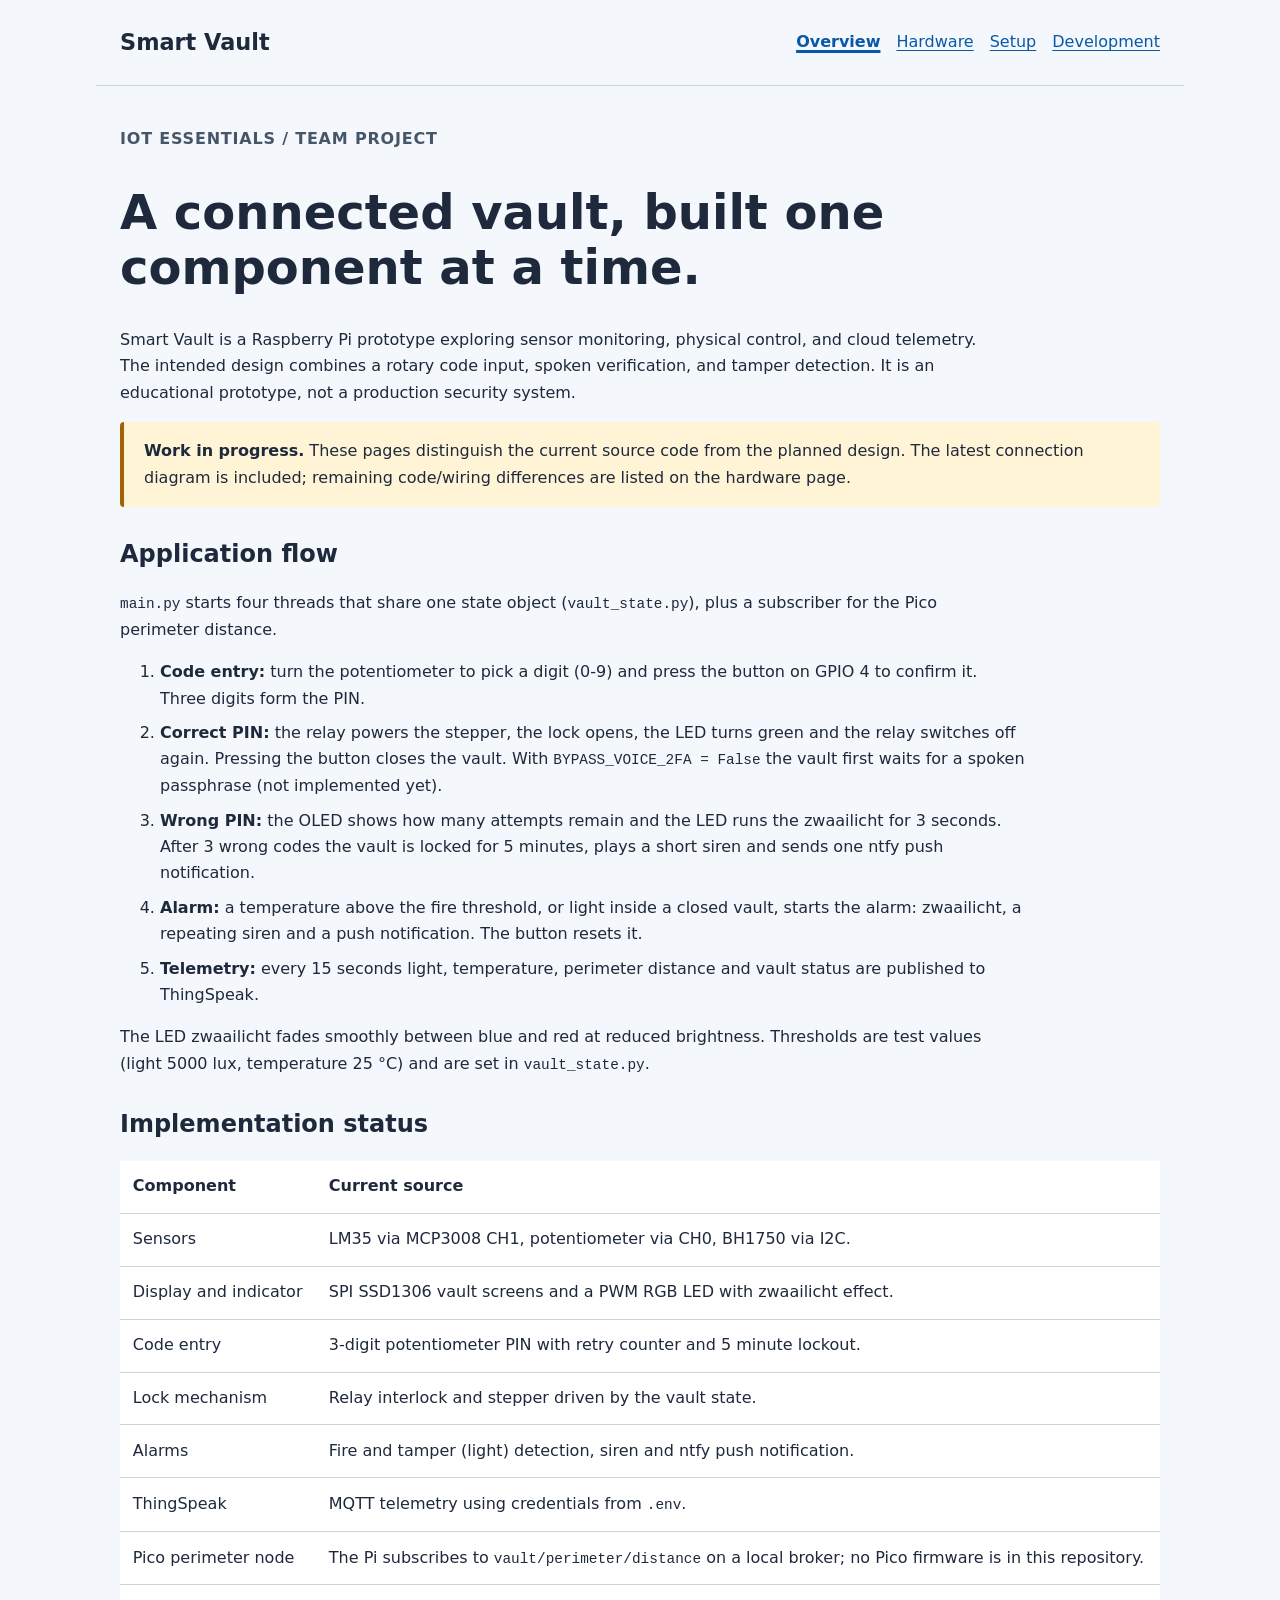
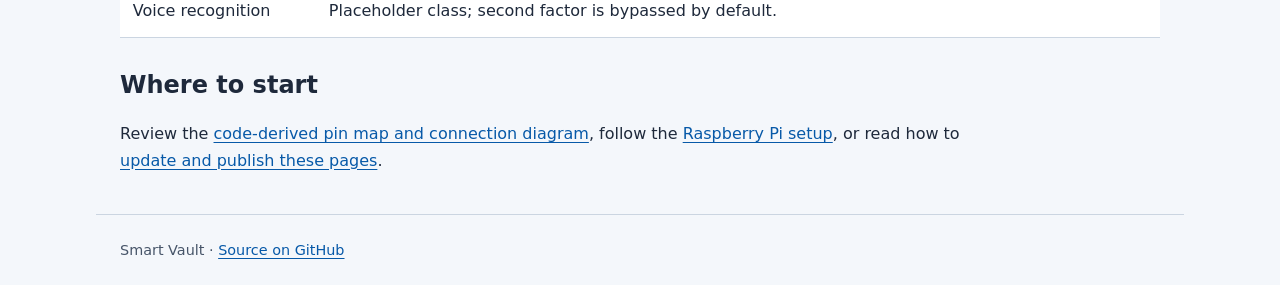
==== docs/index.html @ 1edb9996 "Update documentation for the integrated vault controller Bring the GitHub Pages site and workflow on" ====
<!doctype html>
<html lang="en">
<head>
  <meta charset="utf-8">
  <meta name="viewport" content="width=device-width, initial-scale=1">
  <meta name="description" content="Smart Vault student project: Raspberry Pi sensors, PIN lock, alarms, and ThingSpeak telemetry.">
  <title>Smart Vault | Overview</title>
  <link rel="stylesheet" href="assets/style.css">
</head>
<body>
  <header>
    <a class="brand" href="index.html">Smart Vault</a>
    <nav aria-label="Main navigation">
      <a href="index.html" aria-current="page">Overview</a>
      <a href="hardware.html">Hardware</a>
      <a href="setup.html">Setup</a>
      <a href="development.html">Development</a>
    </nav>
  </header>
  <main>
    <p class="eyebrow">IoT Essentials / Team project</p>
    <h1>A connected vault, built one component at a time.</h1>
    <p>Smart Vault is a Raspberry Pi prototype exploring sensor monitoring, physical
      control, and cloud telemetry. The intended design combines a rotary code input,
      spoken verification, and tamper detection. It is an educational prototype,
      not a production security system.</p>
    <aside class="notice"><strong>Work in progress.</strong> These pages distinguish
      the current source code from the planned design. The latest connection diagram
      is included; remaining code/wiring differences are listed on the hardware page.</aside>
    <h2>Application flow</h2>
    <p><code>main.py</code> starts four threads that share one state object
      (<code>vault_state.py</code>), plus a subscriber for the Pico perimeter distance.</p>
    <ol>
      <li><strong>Code entry:</strong> turn the potentiometer to pick a digit (0-9) and press the
        button on GPIO 4 to confirm it. Three digits form the PIN.</li>
      <li><strong>Correct PIN:</strong> the relay powers the stepper, the lock opens, the LED turns green
        and the relay switches off again. Pressing the button closes the vault.
        With <code>BYPASS_VOICE_2FA = False</code> the vault first waits for a spoken
        passphrase (not implemented yet).</li>
      <li><strong>Wrong PIN:</strong> the OLED shows how many attempts remain and the LED runs the
        zwaailicht for 3 seconds. After 3 wrong codes the vault is locked for 5 minutes,
        plays a short siren and sends one ntfy push notification.</li>
      <li><strong>Alarm:</strong> a temperature above the fire threshold, or light inside a closed vault,
        starts the alarm: zwaailicht, a repeating siren and a push notification.
        The button resets it.</li>
      <li><strong>Telemetry:</strong> every 15 seconds light, temperature, perimeter distance and
        vault status are published to ThingSpeak.</li>
    </ol>
    <p>The LED zwaailicht fades smoothly between blue and red at reduced brightness.
      Thresholds are test values (light 5000 lux, temperature 25 &deg;C) and are set in
      <code>vault_state.py</code>.</p>
    <h2>Implementation status</h2>
    <div class="table-scroll">
      <table>
        <thead><tr><th>Component</th><th>Current source</th></tr></thead>
        <tbody>
          <tr><td>Sensors</td><td>LM35 via MCP3008 CH1, potentiometer via CH0, BH1750 via I2C.</td></tr>
          <tr><td>Display and indicator</td><td>SPI SSD1306 vault screens and a PWM RGB LED with zwaailicht effect.</td></tr>
          <tr><td>Code entry</td><td>3-digit potentiometer PIN with retry counter and 5 minute lockout.</td></tr>
          <tr><td>Lock mechanism</td><td>Relay interlock and stepper driven by the vault state.</td></tr>
          <tr><td>Alarms</td><td>Fire and tamper (light) detection, siren and ntfy push notification.</td></tr>
          <tr><td>ThingSpeak</td><td>MQTT telemetry using credentials from <code>.env</code>.</td></tr>
          <tr><td>Pico perimeter node</td><td>The Pi subscribes to <code>vault/perimeter/distance</code> on a local broker;
            no Pico firmware is in this repository.</td></tr>
          <tr><td>Voice recognition</td><td>Placeholder class; second factor is bypassed by default.</td></tr>
        </tbody>
      </table>
    </div>    <h2>Where to start</h2>
    <p>Review the <a href="hardware.html">code-derived pin map and connection diagram</a>,
      follow the <a href="setup.html">Raspberry Pi setup</a>, or read how to
      <a href="development.html">update and publish these pages</a>.</p>
  </main>
  <footer>Smart Vault &middot; <a href="https://github.com/WouterHeijligen/IoT_SmartVault">Source on GitHub</a></footer>
</body>
</html>
---- docs/assets/style.css ----
:root {
  color-scheme: light dark;
  --background: #f4f7fb;
  --surface: #ffffff;
  --text: #1e293b;
  --muted: #475569;
  --link: #0759a8;
  --border: #cbd5e1;
  --notice: #fff4d6;
}

* { box-sizing: border-box; }
body { margin: 0; background: var(--background); color: var(--text); font: 1rem/1.65 system-ui, sans-serif; }
header, main, footer { max-width: 68rem; margin: auto; padding: 1.5rem; }
header { display: flex; flex-wrap: wrap; align-items: center; justify-content: space-between; gap: 1rem; border-bottom: 1px solid var(--border); }
.brand { color: var(--text); font-size: 1.4rem; font-weight: 800; text-decoration: none; }
nav { display: flex; flex-wrap: wrap; gap: 1rem; }
nav a[aria-current="page"] { font-weight: 800; text-decoration-thickness: 3px; }
a { color: var(--link); text-underline-offset: 0.2em; }
a:focus-visible { outline: 3px solid var(--link); outline-offset: 4px; }
main { min-height: 75vh; }
h1 { max-width: 24ch; font-size: clamp(2rem, 5vw, 3rem); line-height: 1.15; }
h2 { margin-top: 2rem; line-height: 1.3; }
p, li { max-width: 85ch; }
li + li { margin-top: 0.5rem; }
.eyebrow { color: var(--muted); font-weight: 700; letter-spacing: 0.05em; text-transform: uppercase; }
.notice { padding: 1rem 1.25rem; background: var(--notice); border-left: 4px solid #a16207; border-radius: 0.25rem; }
.table-scroll { overflow-x: auto; }
table { width: 100%; border-collapse: collapse; background: var(--surface); }
th, td { padding: 0.8rem; text-align: left; vertical-align: top; border-bottom: 1px solid var(--border); }
th { font-weight: 750; }
pre { overflow-x: auto; padding: 1rem; background: var(--surface); border: 1px solid var(--border); border-radius: 0.5rem; }
code, kbd { font-family: ui-monospace, monospace; font-size: 0.9em; overflow-wrap: anywhere; }
figure { margin: 1.5rem 0; }
img { display: block; max-width: 100%; height: auto; border: 1px solid var(--border); }
figcaption, footer { color: var(--muted); font-size: 0.9rem; }
footer { border-top: 1px solid var(--border); }

@media (prefers-color-scheme: dark) {
  :root {
    --background: #0f172a;
    --surface: #1e293b;
    --text: #e2e8f0;
    --muted: #cbd5e1;
    --link: #7dd3fc;
    --border: #475569;
    --notice: #422f13;
  }
}
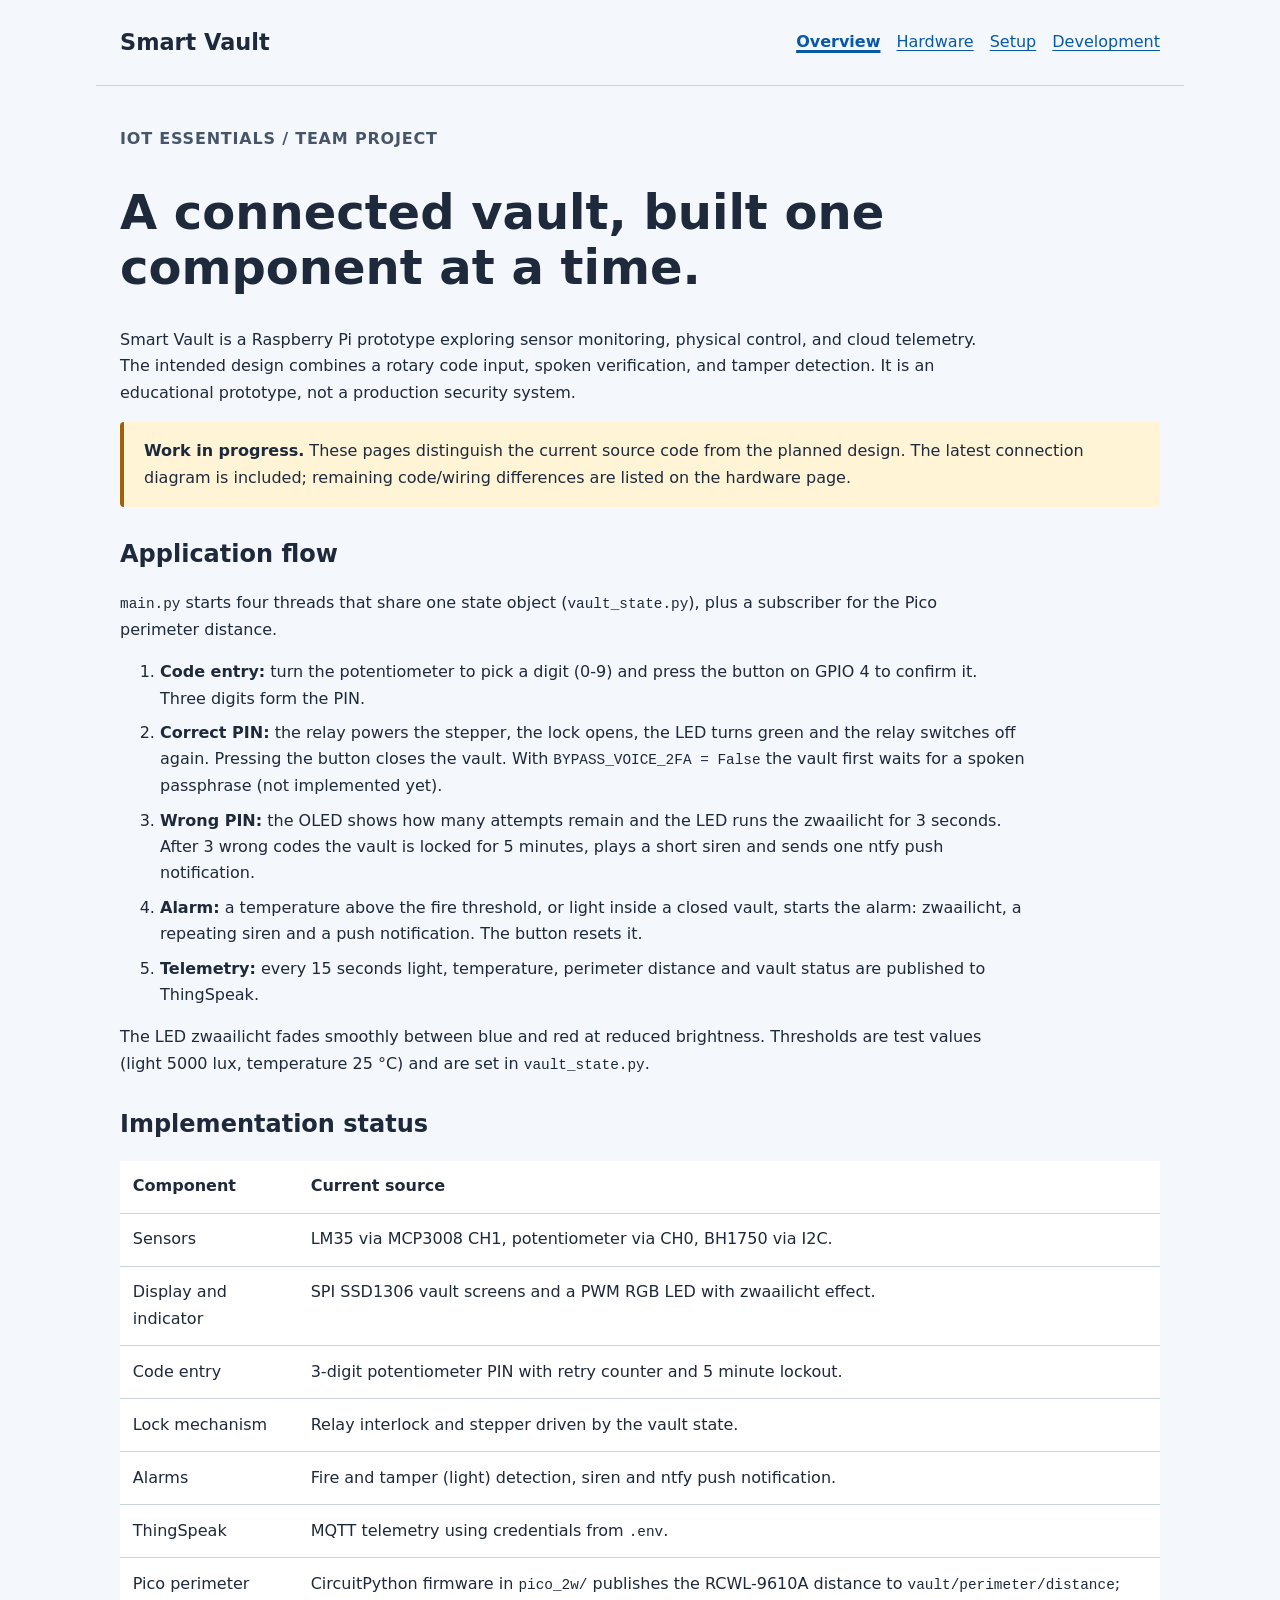
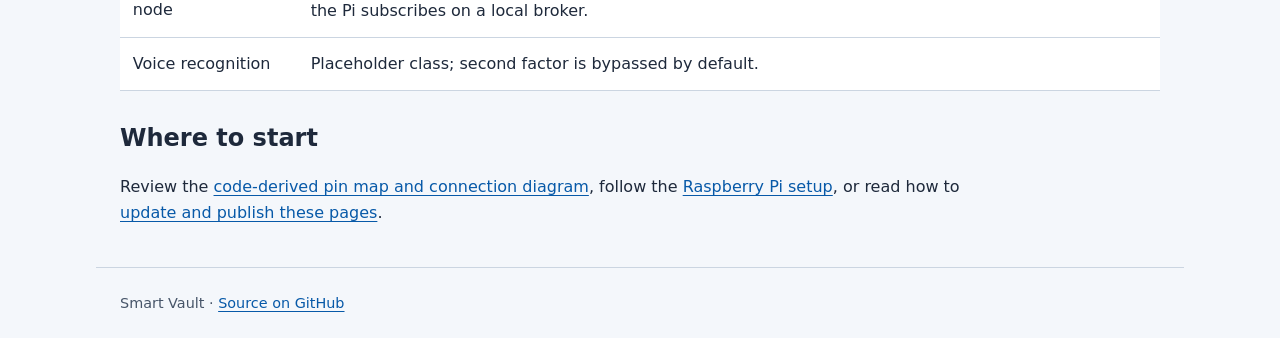
==== commit 4d8f9c25: "Add Pico 2 W perimeter node firmware and document its wiring and setup Co-authored-by: Copilot <2235" ====
--- a/docs/index.html
+++ b/docs/index.html
@@ -60,8 +60,8 @@
           <tr><td>Lock mechanism</td><td>Relay interlock and stepper driven by the vault state.</td></tr>
           <tr><td>Alarms</td><td>Fire and tamper (light) detection, siren and ntfy push notification.</td></tr>
           <tr><td>ThingSpeak</td><td>MQTT telemetry using credentials from <code>.env</code>.</td></tr>
-          <tr><td>Pico perimeter node</td><td>The Pi subscribes to <code>vault/perimeter/distance</code> on a local broker;
-            no Pico firmware is in this repository.</td></tr>
+          <tr><td>Pico perimeter node</td><td>CircuitPython firmware in <code>pico_2w/</code> publishes the RCWL-9610A
+            distance to <code>vault/perimeter/distance</code>; the Pi subscribes on a local broker.</td></tr>
           <tr><td>Voice recognition</td><td>Placeholder class; second factor is bypassed by default.</td></tr>
         </tbody>
       </table>
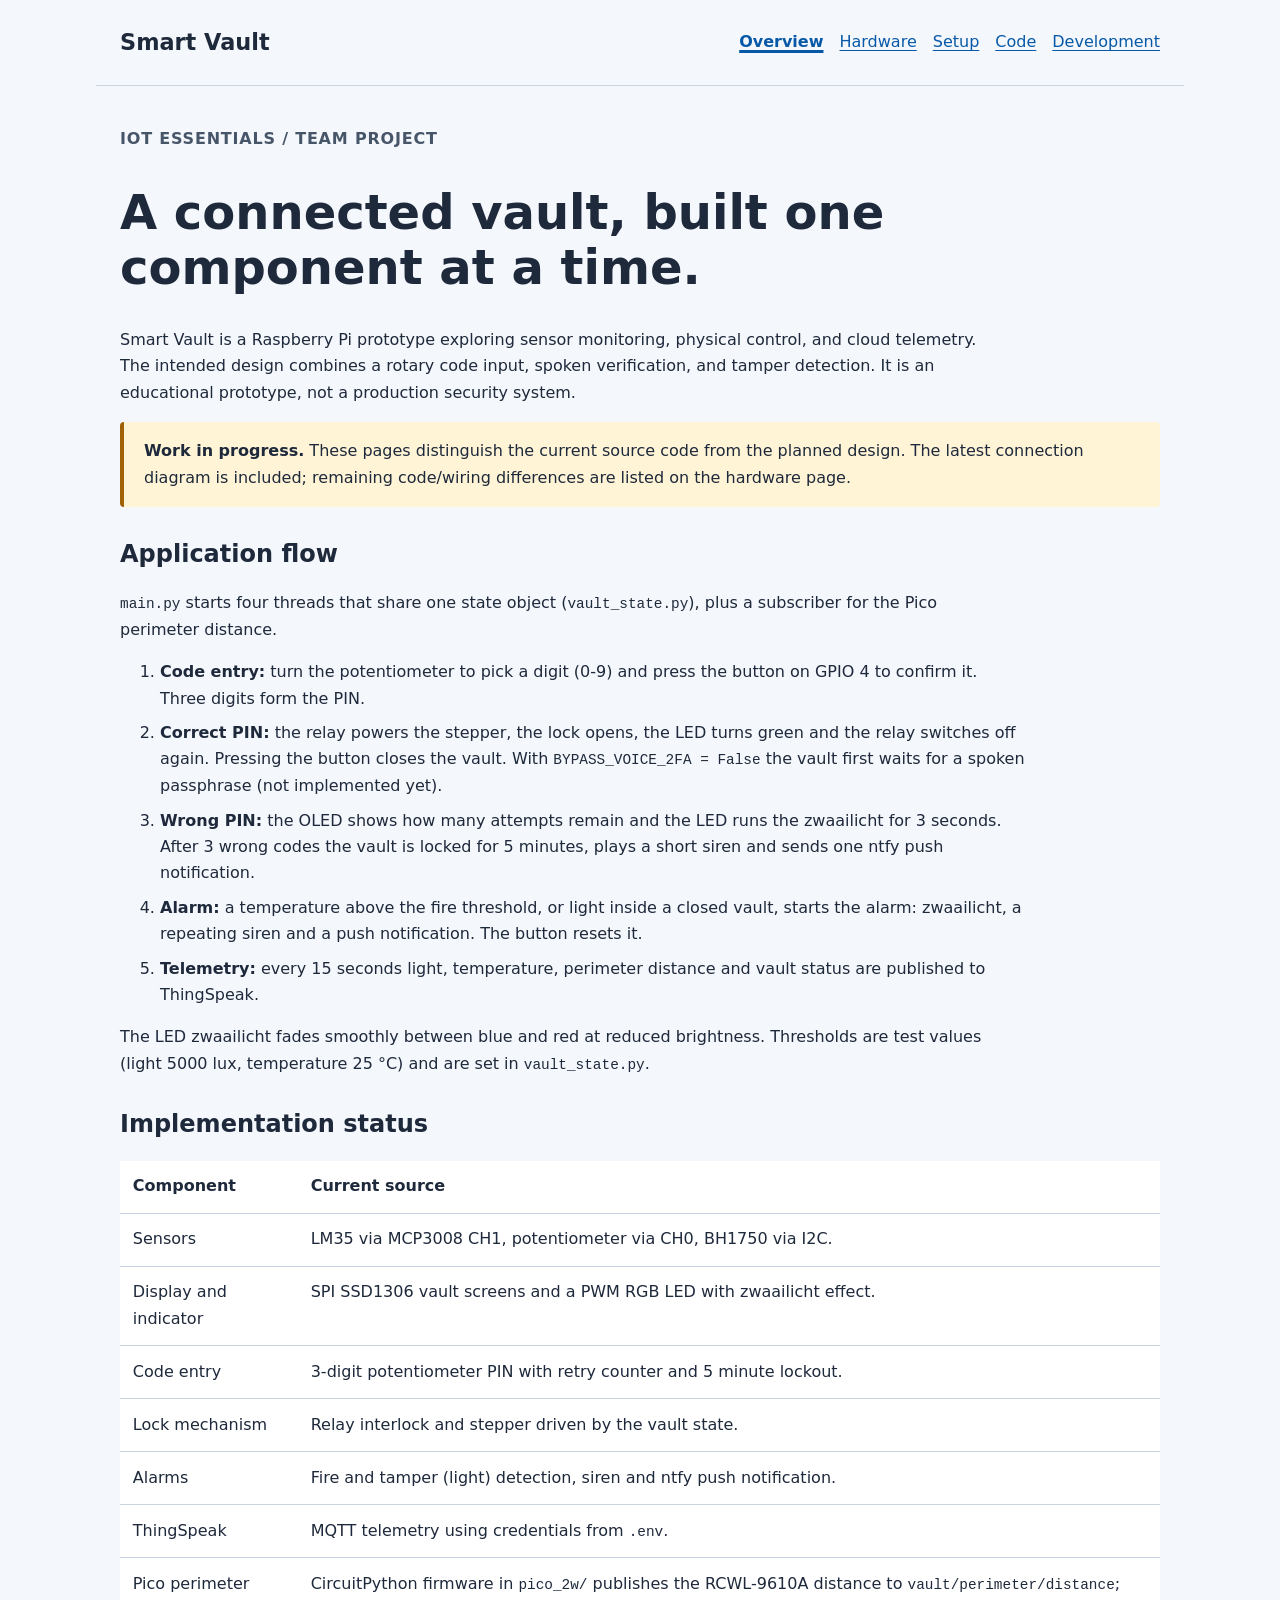
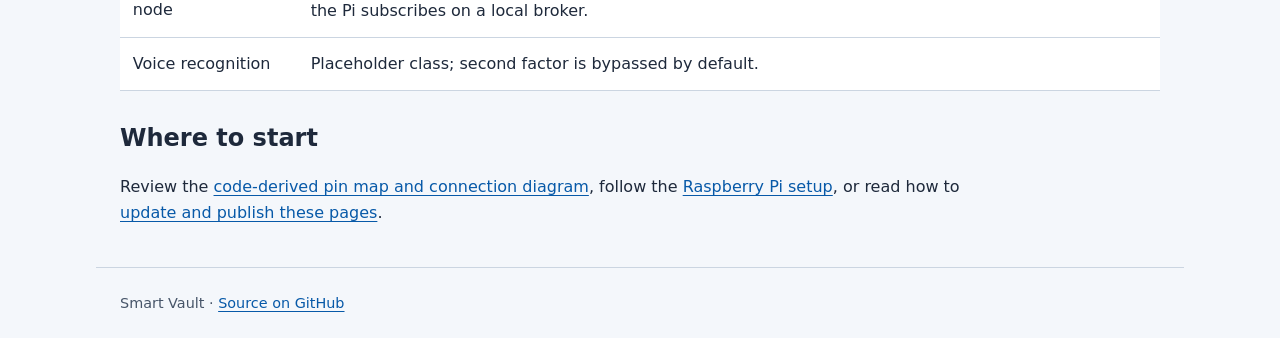
==== commit 549b6887: "Document every module and function and add a code walkthrough page Co-authored-by: Copilot <22355621" ====
--- a/docs/index.html
+++ b/docs/index.html
@@ -14,6 +14,7 @@
       <a href="index.html" aria-current="page">Overview</a>
       <a href="hardware.html">Hardware</a>
       <a href="setup.html">Setup</a>
+      <a href="code.html">Code</a>
       <a href="development.html">Development</a>
     </nav>
   </header>
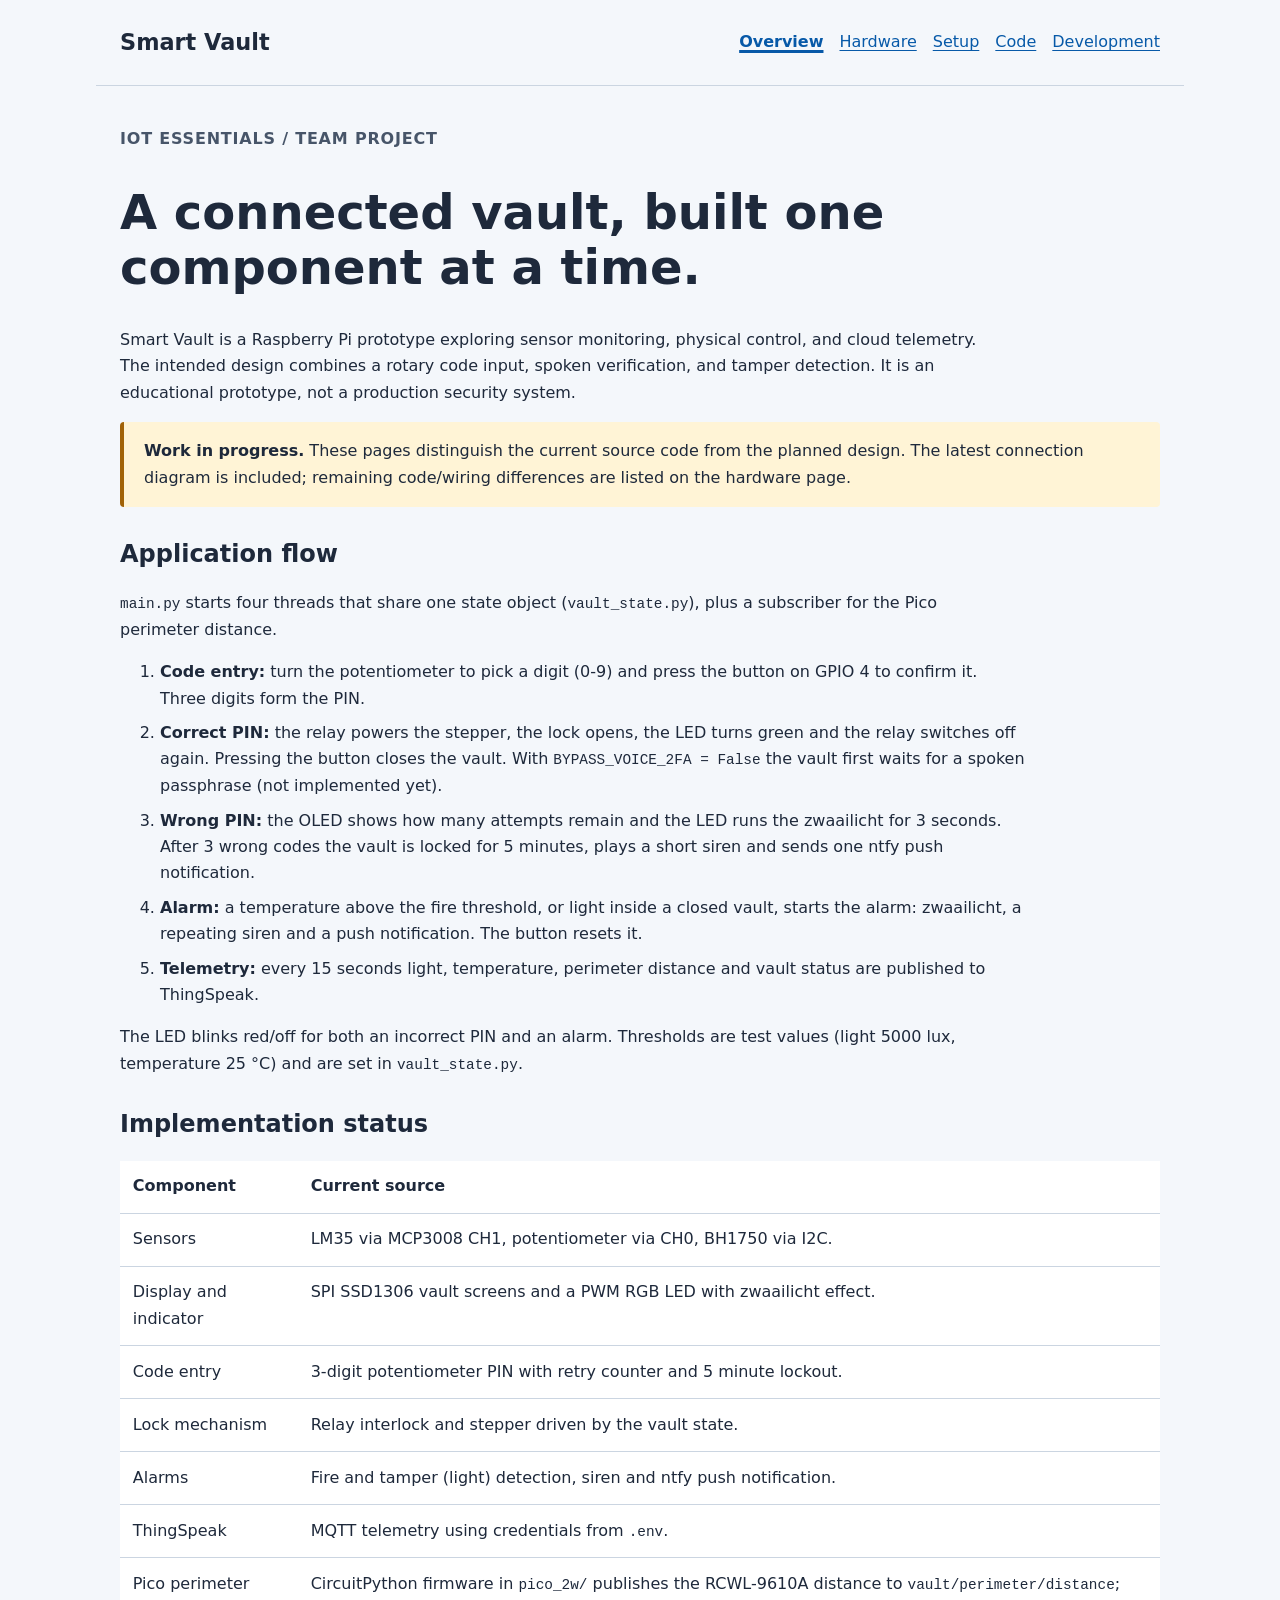
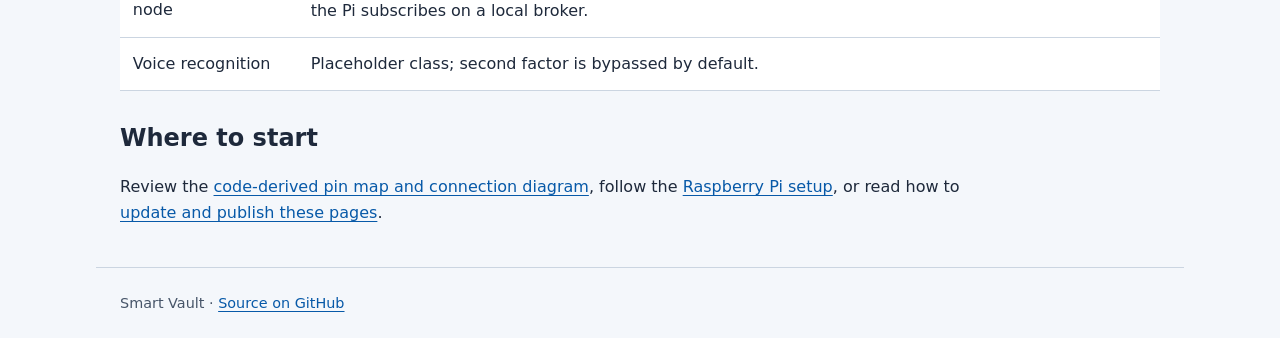
==== commit af51c080: "Use simple red blinking for incorrect PIN and alarm Co-authored-by: Copilot <223556219+Copilot@users" ====
--- a/docs/index.html
+++ b/docs/index.html
@@ -47,7 +47,7 @@
       <li><strong>Telemetry:</strong> every 15 seconds light, temperature, perimeter distance and
         vault status are published to ThingSpeak.</li>
     </ol>
-    <p>The LED zwaailicht fades smoothly between blue and red at reduced brightness.
+    <p>The LED blinks red/off for both an incorrect PIN and an alarm.
       Thresholds are test values (light 5000 lux, temperature 25 &deg;C) and are set in
       <code>vault_state.py</code>.</p>
     <h2>Implementation status</h2>
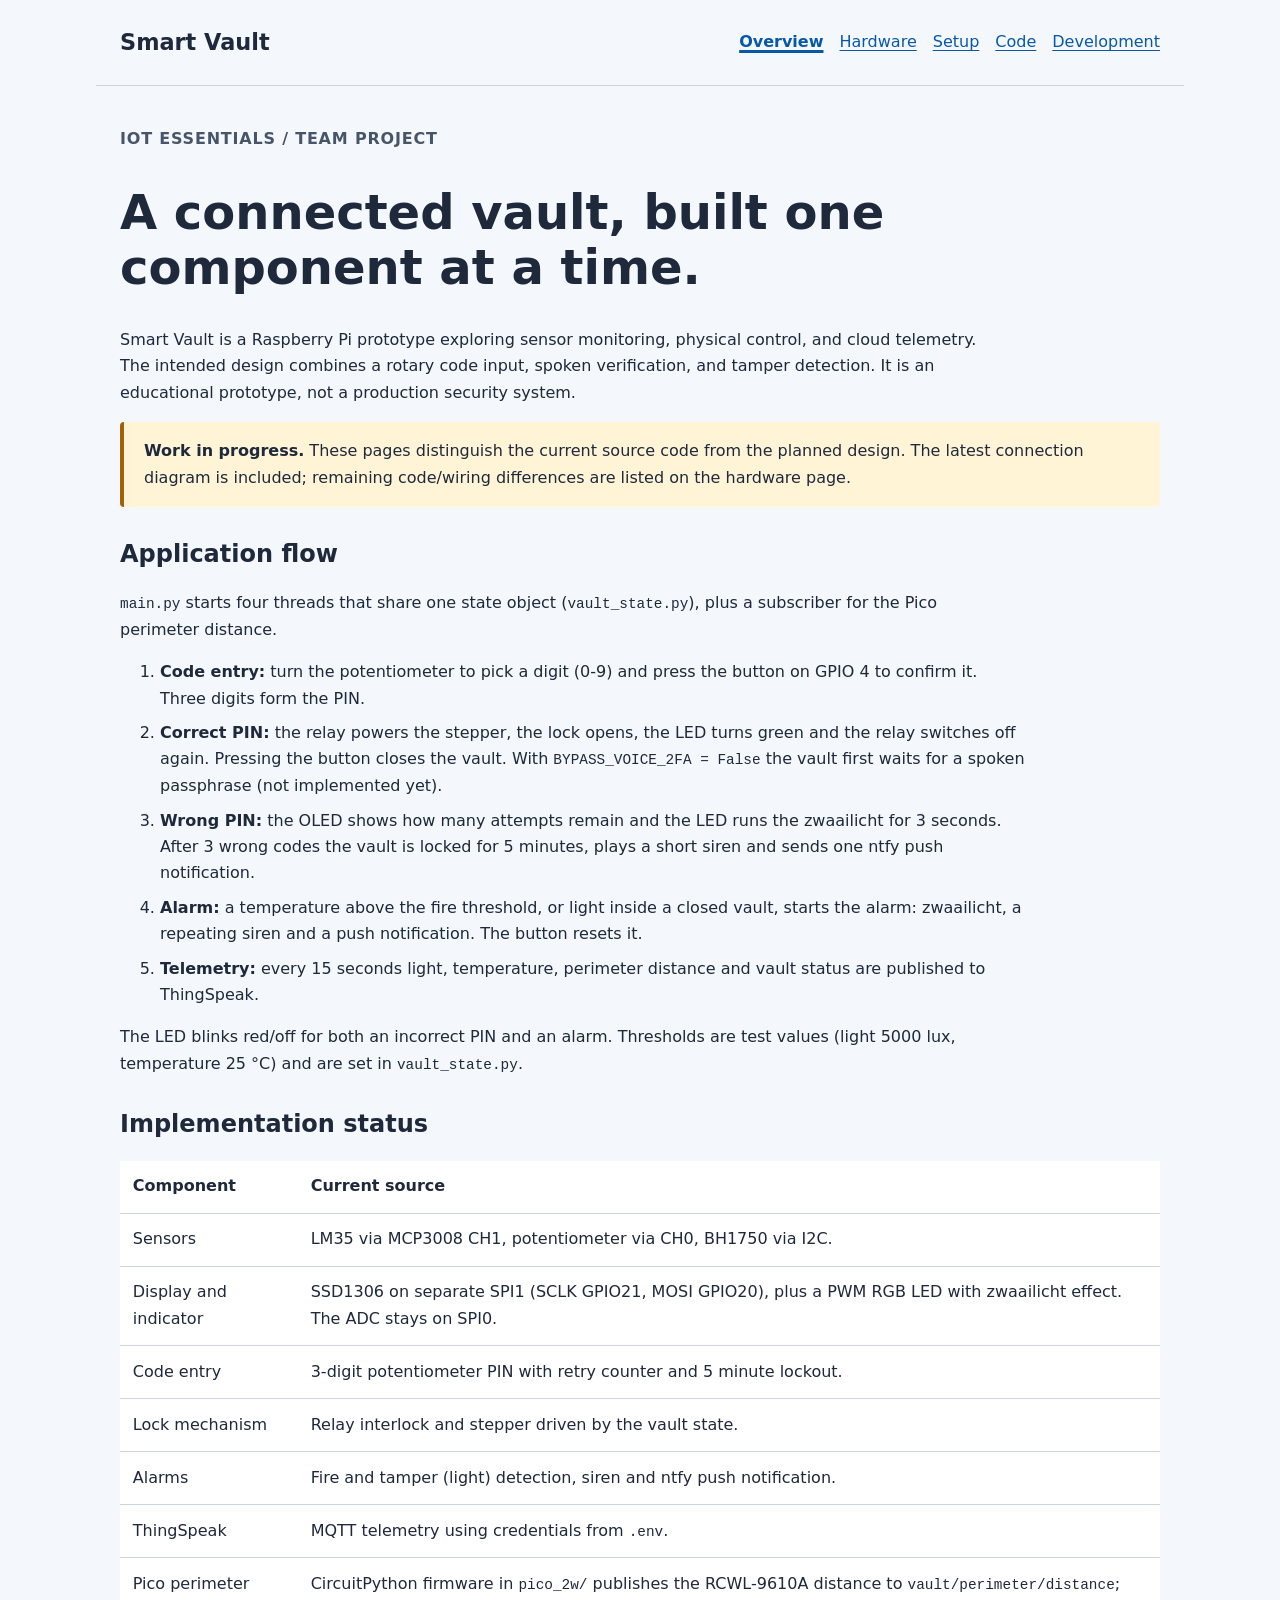
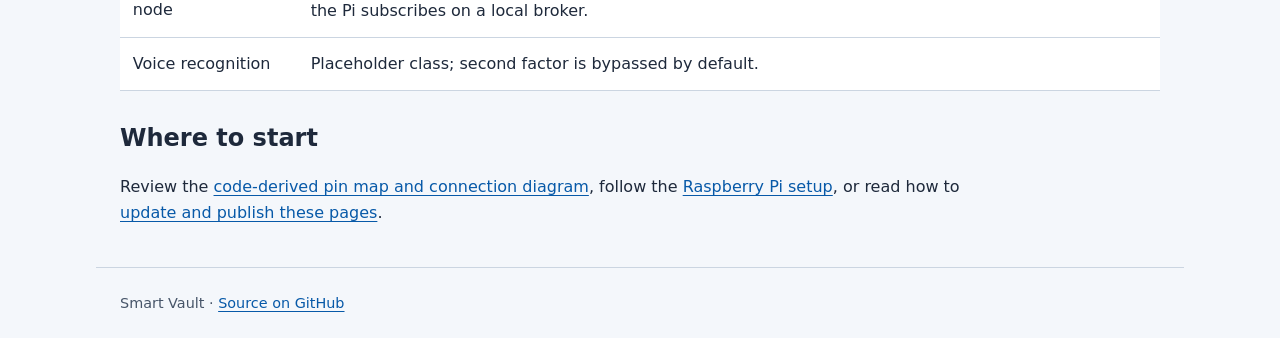
==== commit f30a0dec: "Document current OLED SPI1 connections and team diagram Record SCLK GPIO21 and MOSI GPIO20 for the O" ====
--- a/docs/index.html
+++ b/docs/index.html
@@ -56,7 +56,7 @@
         <thead><tr><th>Component</th><th>Current source</th></tr></thead>
         <tbody>
           <tr><td>Sensors</td><td>LM35 via MCP3008 CH1, potentiometer via CH0, BH1750 via I2C.</td></tr>
-          <tr><td>Display and indicator</td><td>SPI SSD1306 vault screens and a PWM RGB LED with zwaailicht effect.</td></tr>
+          <tr><td>Display and indicator</td><td>SSD1306 on separate SPI1 (SCLK GPIO21, MOSI GPIO20), plus a PWM RGB LED with zwaailicht effect. The ADC stays on SPI0.</td></tr>
           <tr><td>Code entry</td><td>3-digit potentiometer PIN with retry counter and 5 minute lockout.</td></tr>
           <tr><td>Lock mechanism</td><td>Relay interlock and stepper driven by the vault state.</td></tr>
           <tr><td>Alarms</td><td>Fire and tamper (light) detection, siren and ntfy push notification.</td></tr>
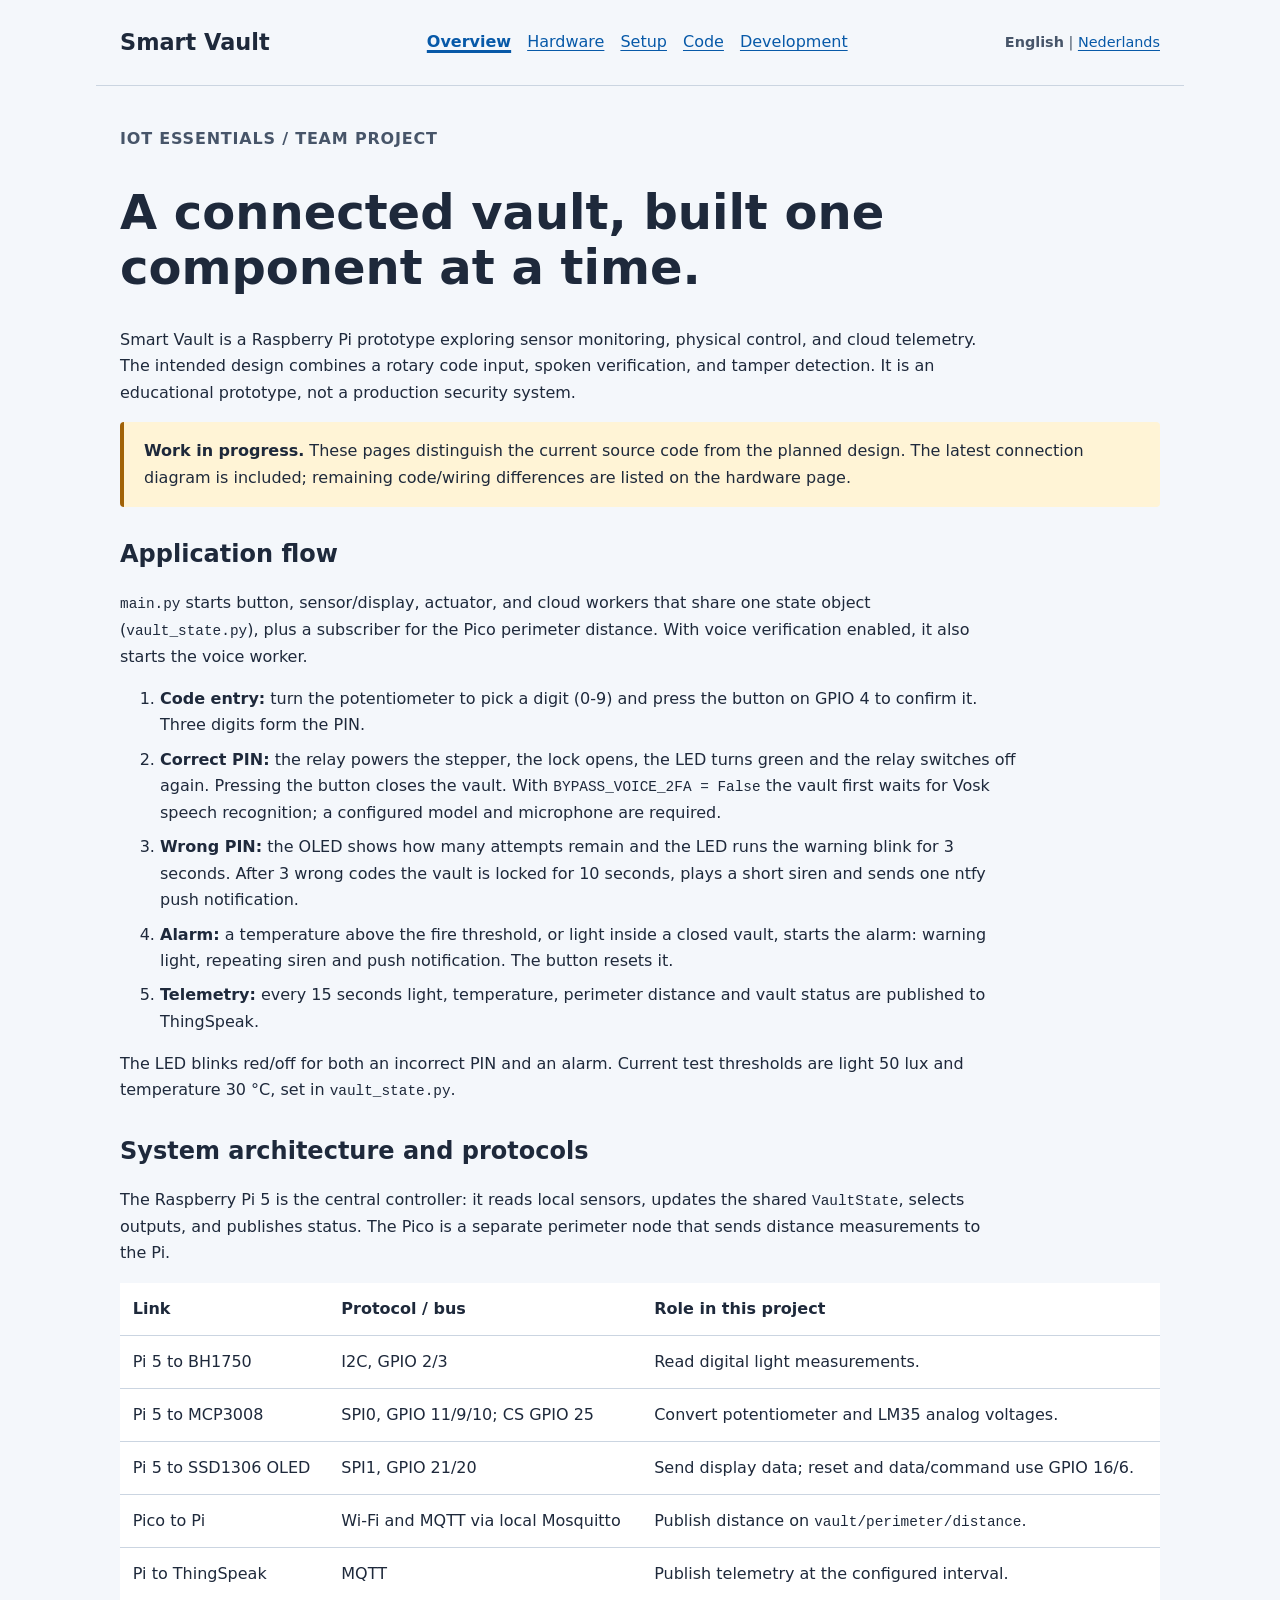
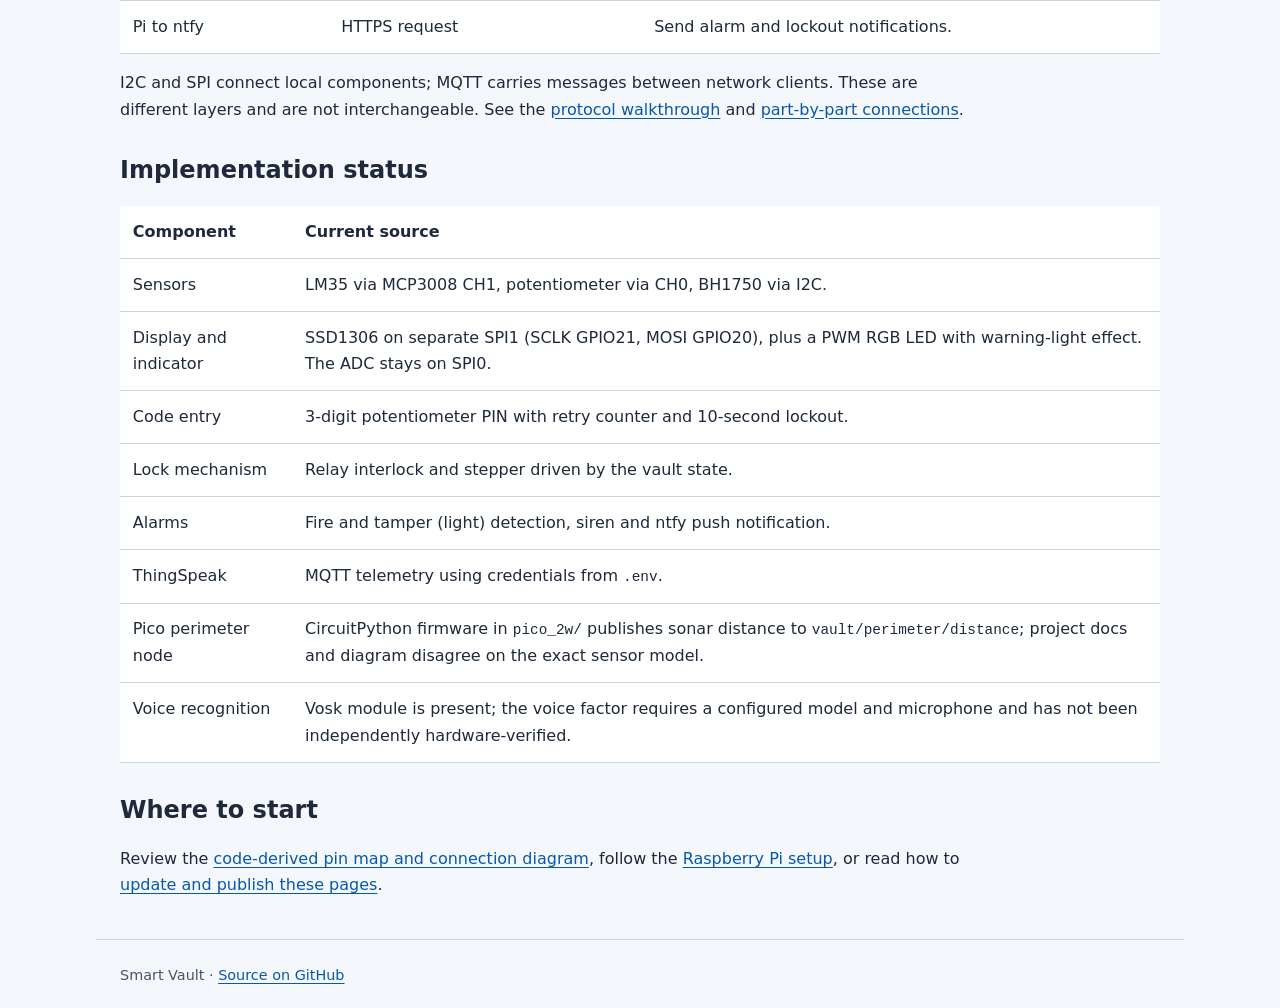
==== commit 586abc13: "Expand bilingual Smart Vault documentation Co-authored-by: Copilot <223556219+Copilot@users.noreply." ====
--- a/docs/index.html
+++ b/docs/index.html
@@ -17,6 +17,10 @@
       <a href="code.html">Code</a>
       <a href="development.html">Development</a>
     </nav>
+    <p class="language-switch" aria-label="Language">
+      <span aria-current="page">English</span> |
+      <a href="nl/index.html" lang="nl">Nederlands</a>
+    </p>
   </header>
   <main>
     <p class="eyebrow">IoT Essentials / Team project</p>
@@ -29,44 +33,68 @@
       the current source code from the planned design. The latest connection diagram
       is included; remaining code/wiring differences are listed on the hardware page.</aside>
     <h2>Application flow</h2>
-    <p><code>main.py</code> starts four threads that share one state object
-      (<code>vault_state.py</code>), plus a subscriber for the Pico perimeter distance.</p>
+    <p><code>main.py</code> starts button, sensor/display, actuator, and cloud
+      workers that share one state object (<code>vault_state.py</code>), plus a
+      subscriber for the Pico perimeter distance. With voice verification enabled,
+      it also starts the voice worker.</p>
     <ol>
       <li><strong>Code entry:</strong> turn the potentiometer to pick a digit (0-9) and press the
         button on GPIO 4 to confirm it. Three digits form the PIN.</li>
       <li><strong>Correct PIN:</strong> the relay powers the stepper, the lock opens, the LED turns green
         and the relay switches off again. Pressing the button closes the vault.
-        With <code>BYPASS_VOICE_2FA = False</code> the vault first waits for a spoken
-        passphrase (not implemented yet).</li>
+        With <code>BYPASS_VOICE_2FA = False</code> the vault first waits for Vosk
+        speech recognition; a configured model and microphone are required.</li>
       <li><strong>Wrong PIN:</strong> the OLED shows how many attempts remain and the LED runs the
-        zwaailicht for 3 seconds. After 3 wrong codes the vault is locked for 5 minutes,
+        warning blink for 3 seconds. After 3 wrong codes the vault is locked for 10 seconds,
         plays a short siren and sends one ntfy push notification.</li>
       <li><strong>Alarm:</strong> a temperature above the fire threshold, or light inside a closed vault,
-        starts the alarm: zwaailicht, a repeating siren and a push notification.
+        starts the alarm: warning light, repeating siren and push notification.
         The button resets it.</li>
       <li><strong>Telemetry:</strong> every 15 seconds light, temperature, perimeter distance and
         vault status are published to ThingSpeak.</li>
     </ol>
     <p>The LED blinks red/off for both an incorrect PIN and an alarm.
-      Thresholds are test values (light 5000 lux, temperature 25 &deg;C) and are set in
+      Current test thresholds are light 50 lux and temperature 30 &deg;C, set in
       <code>vault_state.py</code>.</p>
+    <h2>System architecture and protocols</h2>
+    <p>The Raspberry Pi 5 is the central controller: it reads local sensors, updates
+      the shared <code>VaultState</code>, selects outputs, and publishes status.
+      The Pico is a separate perimeter node that sends distance measurements to the Pi.</p>
+    <div class="table-scroll">
+      <table>
+        <thead><tr><th>Link</th><th>Protocol / bus</th><th>Role in this project</th></tr></thead>
+        <tbody>
+          <tr><td>Pi 5 to BH1750</td><td>I2C, GPIO 2/3</td><td>Read digital light measurements.</td></tr>
+          <tr><td>Pi 5 to MCP3008</td><td>SPI0, GPIO 11/9/10; CS GPIO 25</td><td>Convert potentiometer and LM35 analog voltages.</td></tr>
+          <tr><td>Pi 5 to SSD1306 OLED</td><td>SPI1, GPIO 21/20</td><td>Send display data; reset and data/command use GPIO 16/6.</td></tr>
+          <tr><td>Pico to Pi</td><td>Wi-Fi and MQTT via local Mosquitto</td><td>Publish distance on <code>vault/perimeter/distance</code>.</td></tr>
+          <tr><td>Pi to ThingSpeak</td><td>MQTT</td><td>Publish telemetry at the configured interval.</td></tr>
+          <tr><td>Pi to ntfy</td><td>HTTPS request</td><td>Send alarm and lockout notifications.</td></tr>
+        </tbody>
+      </table>
+    </div>
+    <p>I2C and SPI connect local components; MQTT carries messages between network
+      clients. These are different layers and are not interchangeable. See the
+      <a href="code.html#protocols">protocol walkthrough</a> and
+      <a href="hardware.html#components">part-by-part connections</a>.</p>
     <h2>Implementation status</h2>
     <div class="table-scroll">
       <table>
         <thead><tr><th>Component</th><th>Current source</th></tr></thead>
         <tbody>
           <tr><td>Sensors</td><td>LM35 via MCP3008 CH1, potentiometer via CH0, BH1750 via I2C.</td></tr>
-          <tr><td>Display and indicator</td><td>SSD1306 on separate SPI1 (SCLK GPIO21, MOSI GPIO20), plus a PWM RGB LED with zwaailicht effect. The ADC stays on SPI0.</td></tr>
-          <tr><td>Code entry</td><td>3-digit potentiometer PIN with retry counter and 5 minute lockout.</td></tr>
+          <tr><td>Display and indicator</td><td>SSD1306 on separate SPI1 (SCLK GPIO21, MOSI GPIO20), plus a PWM RGB LED with warning-light effect. The ADC stays on SPI0.</td></tr>
+          <tr><td>Code entry</td><td>3-digit potentiometer PIN with retry counter and 10-second lockout.</td></tr>
           <tr><td>Lock mechanism</td><td>Relay interlock and stepper driven by the vault state.</td></tr>
           <tr><td>Alarms</td><td>Fire and tamper (light) detection, siren and ntfy push notification.</td></tr>
           <tr><td>ThingSpeak</td><td>MQTT telemetry using credentials from <code>.env</code>.</td></tr>
-          <tr><td>Pico perimeter node</td><td>CircuitPython firmware in <code>pico_2w/</code> publishes the RCWL-9610A
-            distance to <code>vault/perimeter/distance</code>; the Pi subscribes on a local broker.</td></tr>
-          <tr><td>Voice recognition</td><td>Placeholder class; second factor is bypassed by default.</td></tr>
+          <tr><td>Pico perimeter node</td><td>CircuitPython firmware in <code>pico_2w/</code> publishes sonar distance to
+            <code>vault/perimeter/distance</code>; project docs and diagram disagree on the exact sensor model.</td></tr>
+          <tr><td>Voice recognition</td><td>Vosk module is present; the voice factor requires a configured model and microphone and has not been independently hardware-verified.</td></tr>
         </tbody>
       </table>
-    </div>    <h2>Where to start</h2>
+    </div>
+    <h2>Where to start</h2>
     <p>Review the <a href="hardware.html">code-derived pin map and connection diagram</a>,
       follow the <a href="setup.html">Raspberry Pi setup</a>, or read how to
       <a href="development.html">update and publish these pages</a>.</p>
--- a/docs/assets/style.css
+++ b/docs/assets/style.css
@@ -16,6 +16,8 @@
 .brand { color: var(--text); font-size: 1.4rem; font-weight: 800; text-decoration: none; }
 nav { display: flex; flex-wrap: wrap; gap: 1rem; }
 nav a[aria-current="page"] { font-weight: 800; text-decoration-thickness: 3px; }
+.language-switch { margin: 0; max-width: none; color: var(--muted); font-size: 0.9rem; }
+.language-switch [aria-current="page"] { font-weight: 800; }
 a { color: var(--link); text-underline-offset: 0.2em; }
 a:focus-visible { outline: 3px solid var(--link); outline-offset: 4px; }
 main { min-height: 75vh; }
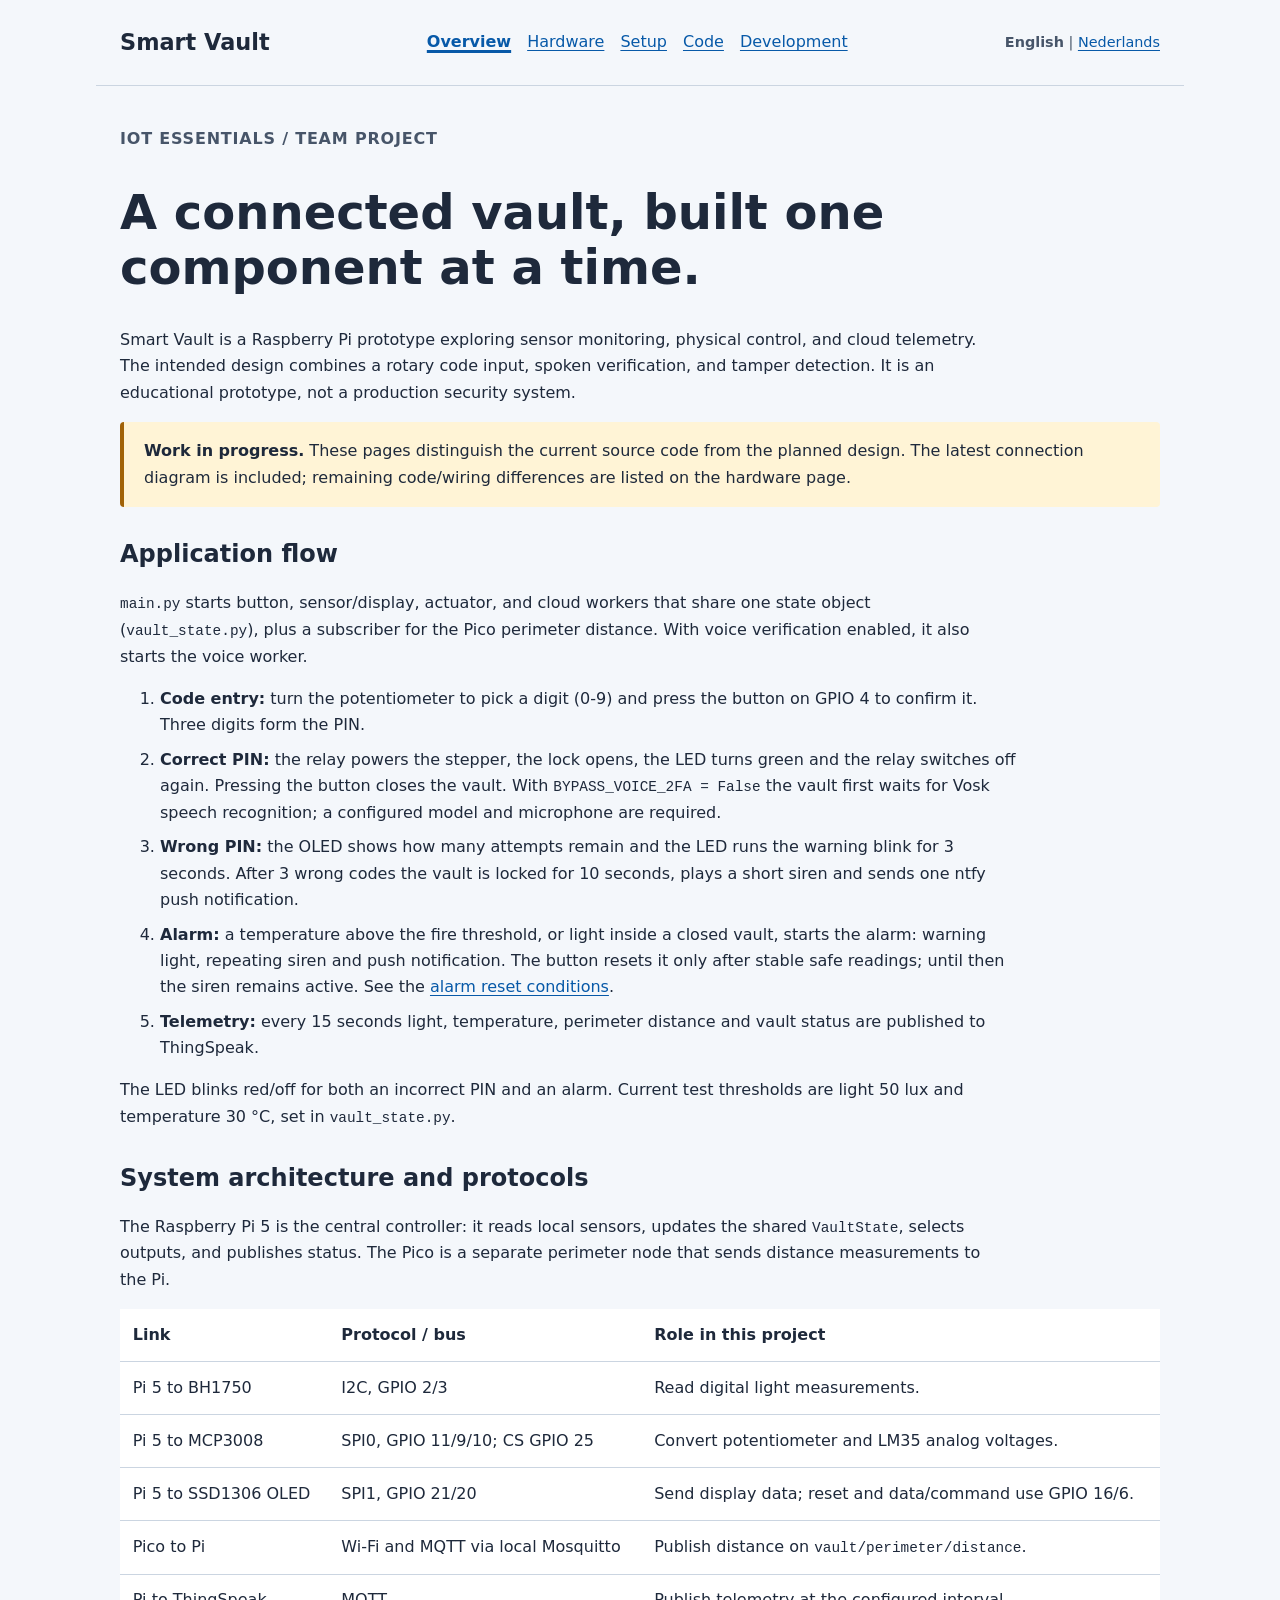
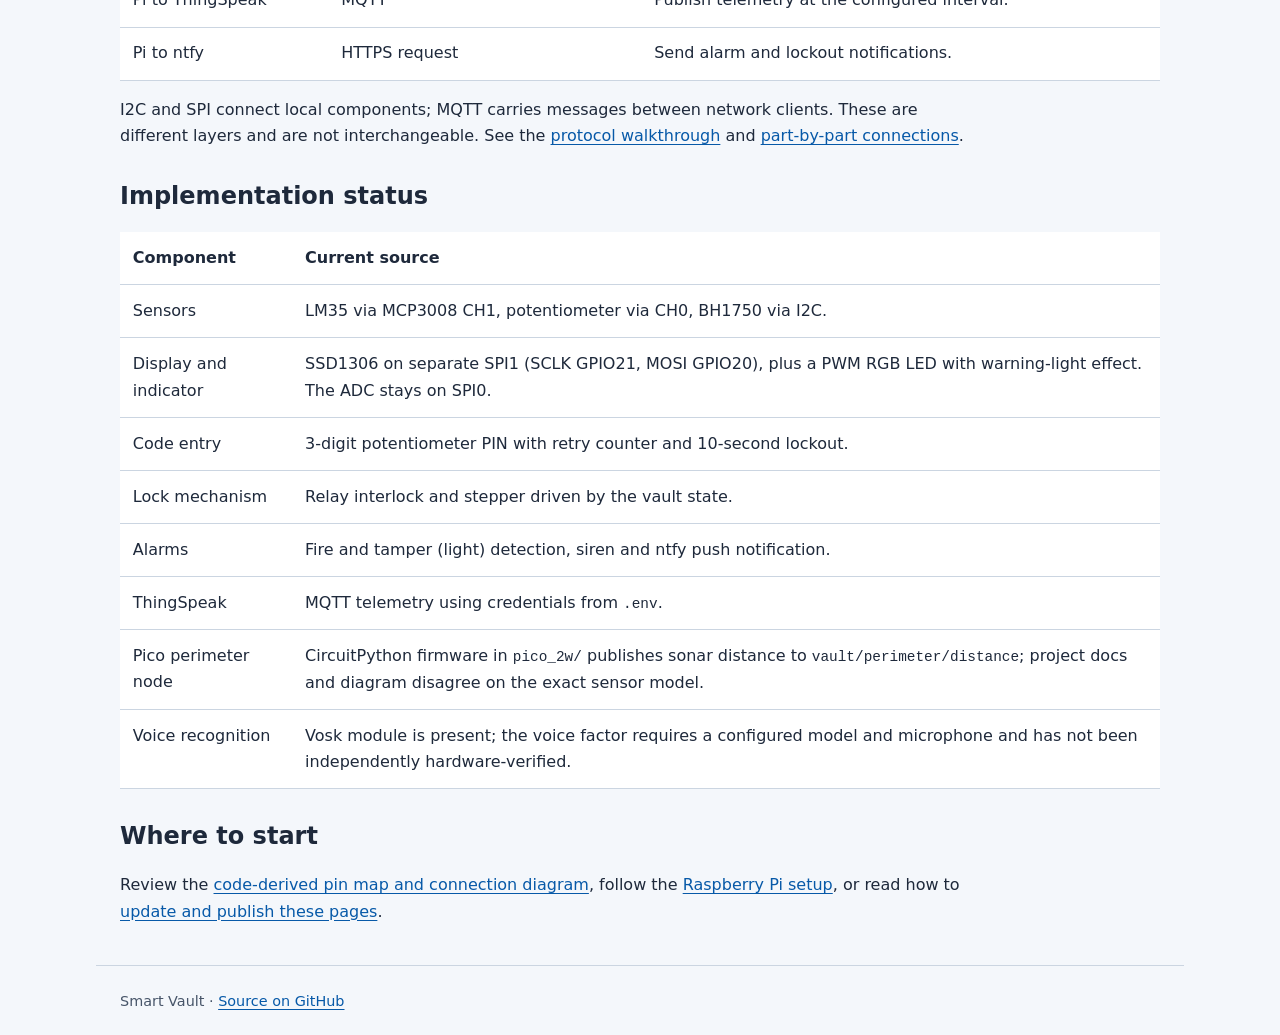
==== commit de844004: "Require stable safe readings before clearing alarms Guard the previously unconditional alarm reset w" ====
--- a/docs/index.html
+++ b/docs/index.html
@@ -49,7 +49,8 @@
         plays a short siren and sends one ntfy push notification.</li>
       <li><strong>Alarm:</strong> a temperature above the fire threshold, or light inside a closed vault,
         starts the alarm: warning light, repeating siren and push notification.
-        The button resets it.</li>
+        The button resets it only after stable safe readings; until then the siren remains active.
+        See the <a href="code.html">alarm reset conditions</a>.</li>
       <li><strong>Telemetry:</strong> every 15 seconds light, temperature, perimeter distance and
         vault status are published to ThingSpeak.</li>
     </ol>
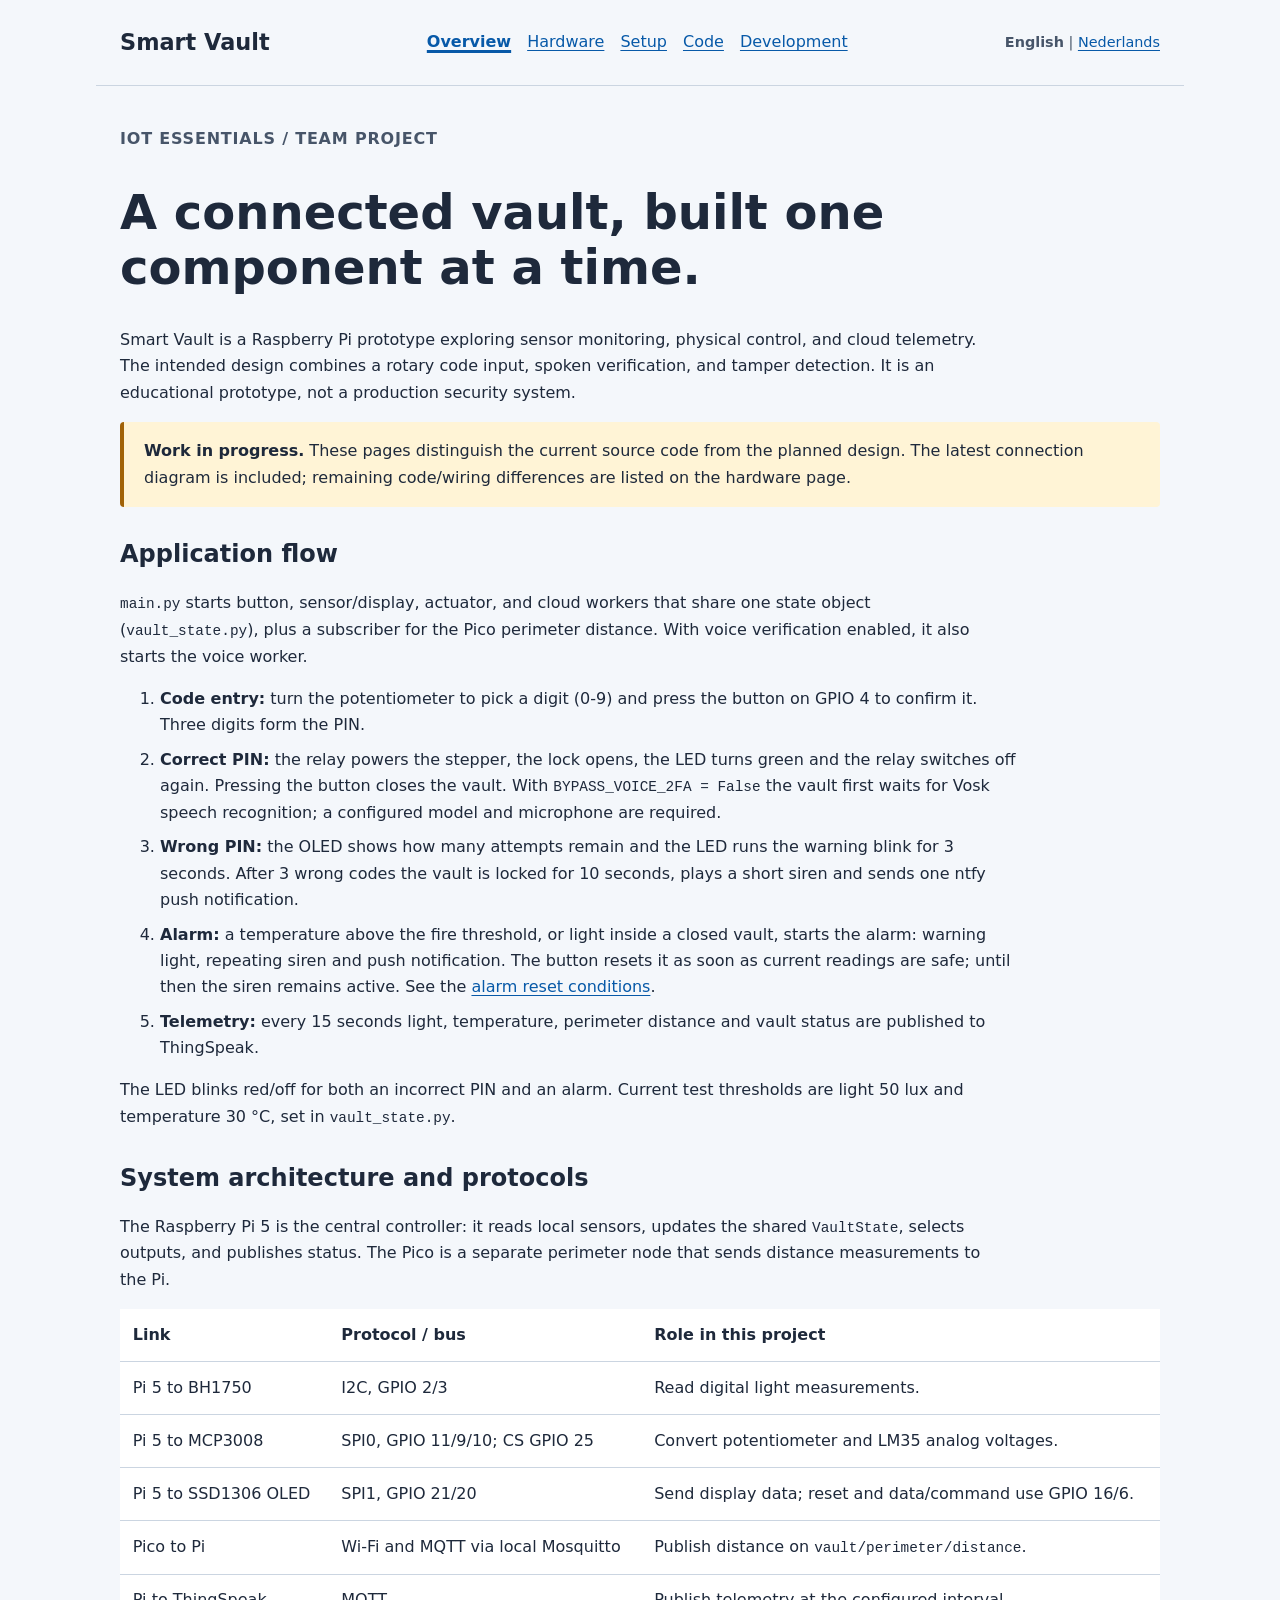
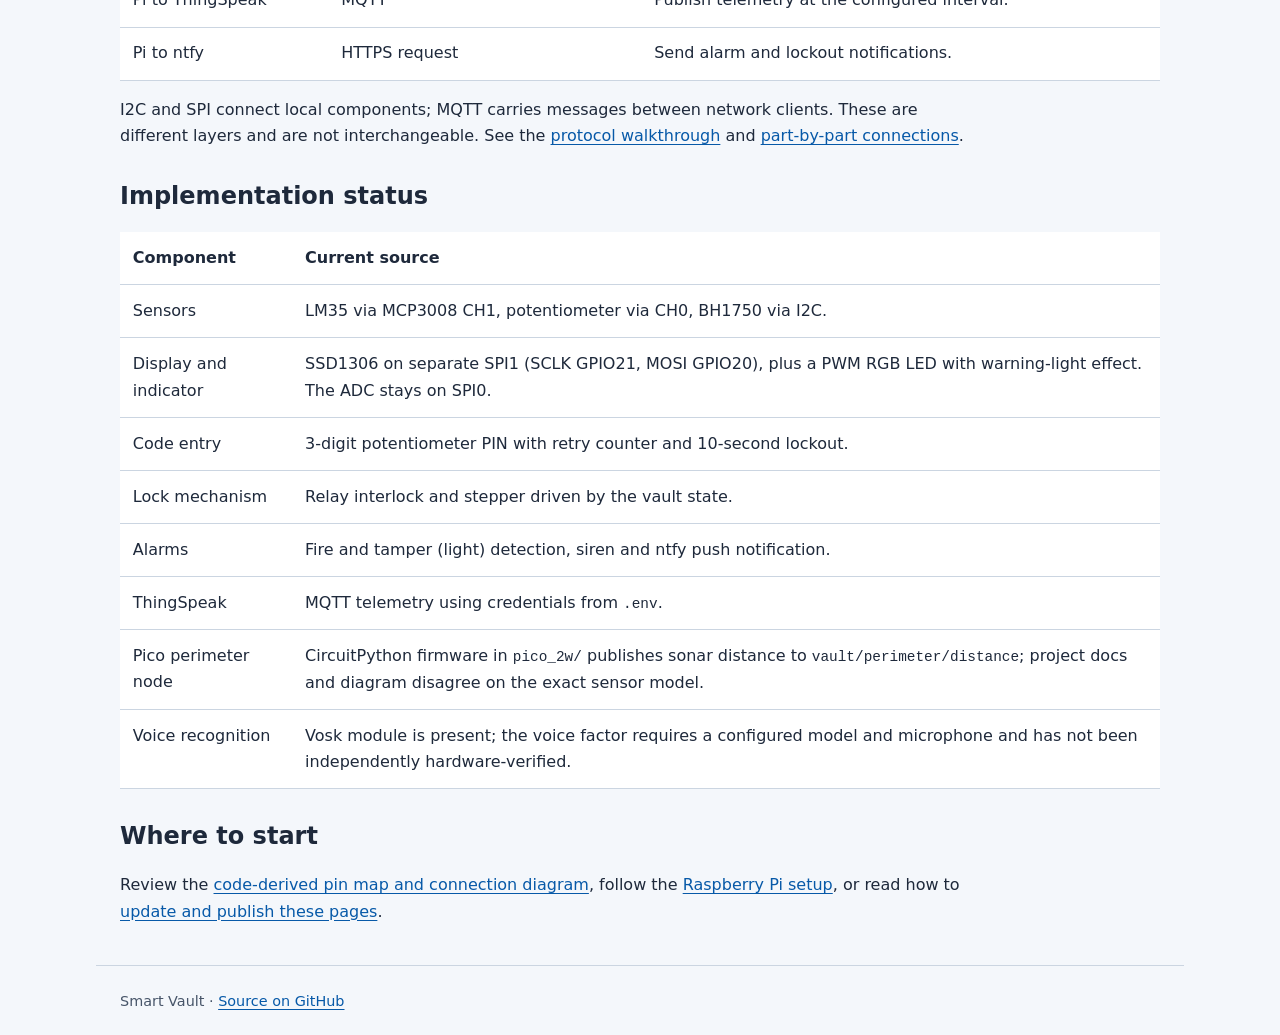
==== commit 11b67fe9: "Allow immediate alarm reset when readings are safe Remove the timed recovery requirement and its sta" ====
--- a/docs/index.html
+++ b/docs/index.html
@@ -49,7 +49,7 @@
         plays a short siren and sends one ntfy push notification.</li>
       <li><strong>Alarm:</strong> a temperature above the fire threshold, or light inside a closed vault,
         starts the alarm: warning light, repeating siren and push notification.
-        The button resets it only after stable safe readings; until then the siren remains active.
+        The button resets it as soon as current readings are safe; until then the siren remains active.
         See the <a href="code.html">alarm reset conditions</a>.</li>
       <li><strong>Telemetry:</strong> every 15 seconds light, temperature, perimeter distance and
         vault status are published to ThingSpeak.</li>
